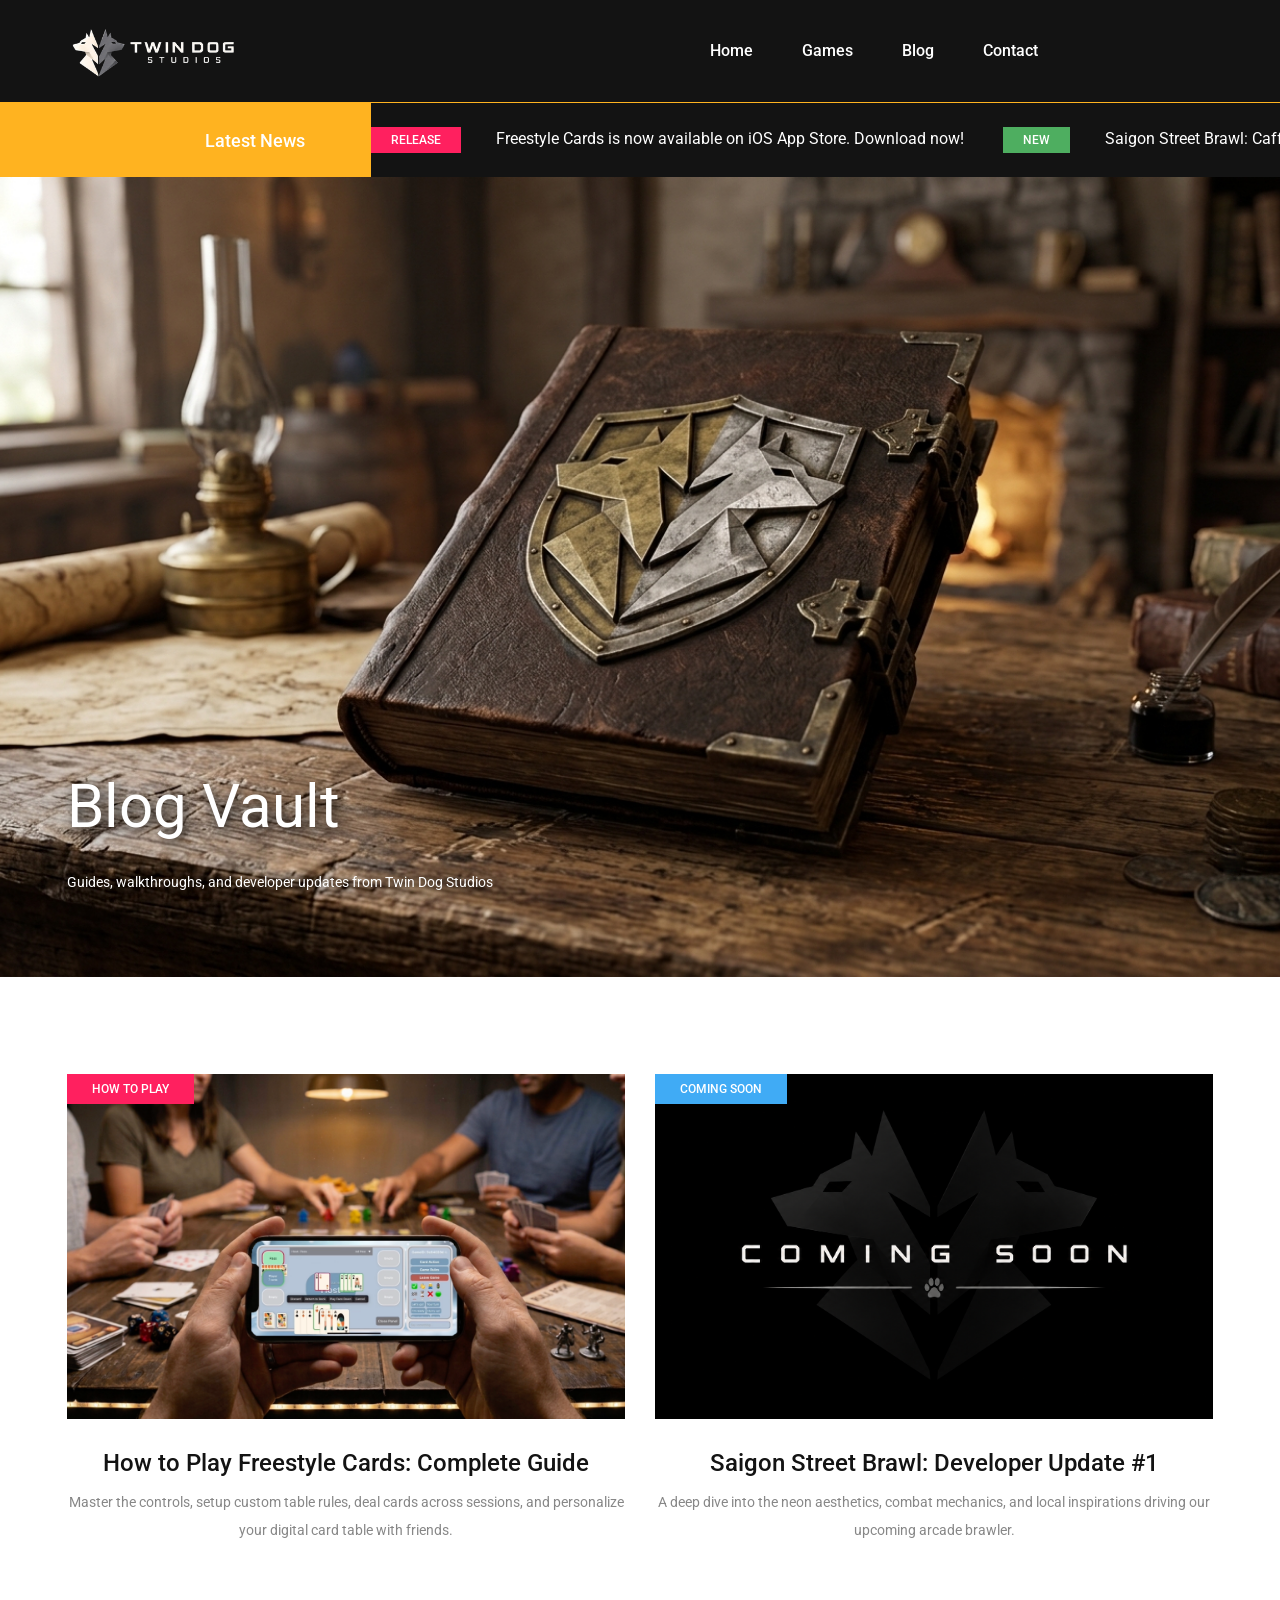
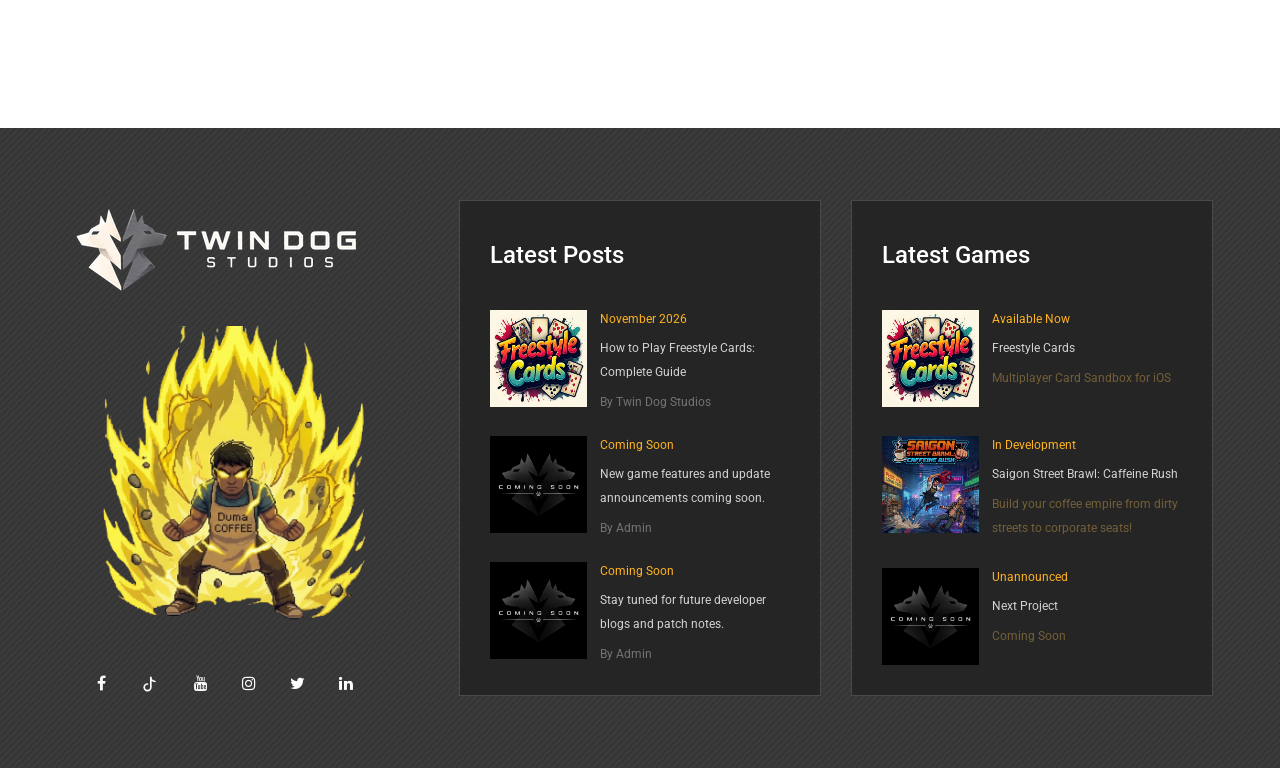
==== blogs.html @ 861b6662 "Initial commit" ====
<!DOCTYPE html>
<html lang="zxx">

<head>
	<title>Blog Vault - Twin Dog Studios</title>
	<meta charset="UTF-8">
	<meta name="description" content="Twin Dog Studios Blog & Guides Vault">
	<meta name="keywords" content="blog, guides, tutorial, freestyle cards, twin dog studios">
	<meta name="viewport" content="width=device-width, initial-scale=1.0">
	<!-- Favicon -->
	<link href="img/favicon.ico" rel="shortcut icon" />

	<!-- Google Fonts -->
	<link href="https://fonts.googleapis.com/css?family=Roboto:400,400i,500,500i,700,700i" rel="stylesheet">

	<!-- Stylesheets -->
	<link rel="stylesheet" href="css/bootstrap.min.css" />
	<link rel="stylesheet" href="css/font-awesome.min.css" />
	<link rel="stylesheet" href="css/owl.carousel.css" />
	<link rel="stylesheet" href="css/style.css" />
	<link rel="stylesheet" href="css/animate.css" />

	<!--[if lt IE 9]>
      <script src="https://oss.maxcdn.com/html5shiv/3.7.2/html5shiv.min.js"></script>
      <script src="https://oss.maxcdn.com/respond/1.4.2/respond.min.js"></script>
    <![endif]-->

</head>

<body>
	<!-- Page Preloder -->
	<div id="preloder">
		<div class="loader"></div>
	</div>

	<!-- Header section -->
	<header class="header-section">
		<div class="container">
			<!-- logo -->
			<a class="site-logo" href="index.html">
				<img src="img/logo.png" alt="Twin Dog Studios">
			</a>
			<!-- responsive -->
			<div class="nav-switch">
				<i class="fa fa-bars"></i>
			</div>
			<!-- site menu -->
			<nav class="main-menu">
				<ul>
					<li><a href="index.html">Home</a></li>
					<li><a href="games.html">Games</a></li>
					<li><a href="blogs.html" class="active">Blog</a></li>
					<li><a href="contact.html">Contact</a></li>
				</ul>
			</nav>
		</div>
	</header>
	<!-- Header section end -->


	<!-- Latest news section -->
	<div class="latest-news-section">
		<div class="ln-title">Latest News</div>
		<div class="news-ticker">
			<div class="news-ticker-contant">
				<div class="nt-item"><span class="new">release</span>Freestyle Cards is now available on iOS App Store.
					Download now! </div>
				<div class="nt-item"><span class="strategy">new</span>Saigon Street Brawl: Caffeine Rush officially
					enters development. Stay tuned for updates! </div>
			</div>
		</div>
	</div>
	<!-- Latest news section end -->


	<!-- Page info section -->
	<section class="page-info-section set-bg" data-setbg="img/blog-splash.jpg">
		<div class="pi-content">
			<div class="container">
				<div class="row">
					<div class="col-xl-5 col-lg-6 text-white text-white-contact">
						<h2>Blog Vault</h2>
						<p>Guides, walkthroughs, and developer updates from Twin Dog Studios</p>
					</div>
				</div>
			</div>
		</div>
	</section>
	<!-- Page info section -->


	<!-- Page section -->
	<section class="page-section review-page spad">
		<div class="container">
			<div class="row">
				<!-- Blog Post 1: How to Play Freestyle Cards -->
				<div class="col-md-6 mb-4">
					<a href="freestyle-cards-tutorial.html" class="recent-game-item-link">
						<div class="review-item">
							<div class="review-cover set-bg" data-setbg="img/freestylecards/marketing-freestylecards-2.jpg">
								<div class="cata new">How to Play</div>
							</div>
							<div class="review-text">
								<h4>How to Play Freestyle Cards: Complete Guide</h4>
								<p>Master the controls, setup custom table rules, deal cards across sessions, and
									personalize your digital card table with friends.</p>
							</div>
						</div>
					</a>
				</div>

				<!-- Blog Post 2: Coming Soon -->
				<div class="col-md-6 mb-4">
					<a href="#" class="recent-game-item-link">
						<div class="review-item">
							<div class="review-cover set-bg" data-setbg="img/coming-soon.png">
								<div class="cata adventure">Coming Soon</div>
							</div>
							<div class="review-text">
								<h4>Saigon Street Brawl: Developer Update #1</h4>
								<p>A deep dive into the neon aesthetics, combat mechanics, and local inspirations
									driving our upcoming arcade brawler.</p>
							</div>
						</div>
					</a>
				</div>
			</div>
		</div>
	</section>
	<!-- Page section end -->


	<!-- Footer top section -->
	<section class="footer-top-section">
		<div class="container">
			<div class="footer-top-bg">
				<img src="img/saigonstreetbrawl/caffeine-rage-1.png" alt="">
			</div>
			<div class="row" style="display: flex; flex-wrap: wrap;">
				<div class="col-lg-4" style="display: flex; flex-direction: column; justify-content: space-between;">
					<div class="footer-logo text-white">
						<img src="img/logo.png" alt="">
						<!-- <p>Lorem ipsum dolor sit amet, consectetur adipisc ing ipsum dolor sit ame.</p> -->
					</div>
					<div class="social-links">
                        <a href="#"><i class="fa fa-facebook"></i></a>
                        <a href="#"><svg viewBox="0 0 24 24" width="20" height="20" stroke="currentColor" stroke-width="2" fill="none" stroke-linecap="round" stroke-linejoin="round" style="vertical-align: middle;"><path d="M9 12a4 4 0 1 0 4 4V4a5 5 0 0 0 5 5"></path></svg></a>
                        <a href="#"><i class="fa fa-youtube"></i></a>
                        <a href="#"><i class="fa fa-instagram"></i></a>
                        <a href="#"><i class="fa fa-twitter"></i></a>
                        <a href="#"><i class="fa fa-linkedin"></i></a>
                    </div>
				</div>
				<div class="col-lg-4 col-md-6" style="display: flex; flex-direction: column;">
					<div class="footer-widget mb-5 mb-md-0"
						style="display: flex; flex-direction: column; height: 100%;">
						<h4 class="fw-title">Latest Posts</h4>
						<div class="latest-blog"
							style="flex-grow: 1; display: flex; flex-direction: column; justify-content: space-between;">

							<!-- Post 1 -->
							<a href="freestyle-cards-tutorial.html" class="lb-item"
								style="text-decoration: none; color: inherit;">
								<div class="lb-thumb set-bg" data-setbg="img/freestylecards/freestylecards-icon.jpg"></div>
								<div class="lb-content">
									<div class="lb-date">November 2026</div>
									<p>How to Play Freestyle Cards: Complete Guide</p>
									<span class="lb-author">By Twin Dog Studios</span>
								</div>
							</a>

							<!-- Post 2 -->
							<a href="#" class="lb-item" style="text-decoration: none; color: inherit;">
								<div class="lb-thumb set-bg" data-setbg="img/coming-soon-2.png"></div>
								<div class="lb-content">
									<div class="lb-date">Coming Soon</div>
									<p>New game features and update announcements coming soon.</p>
									<span class="lb-author">By Admin</span>
								</div>
							</a>

							<!-- Post 3 -->
							<a href="#" class="lb-item" style="text-decoration: none; color: inherit;">
								<div class="lb-thumb set-bg" data-setbg="img/coming-soon-2.png"></div>
								<div class="lb-content">
									<div class="lb-date">Coming Soon</div>
									<p>Stay tuned for future developer blogs and patch notes.</p>
									<span class="lb-author">By Admin</span>
								</div>
							</a>

						</div>
					</div>
				</div>

				<!-- Column 3: Latest Games -->
				<div class="col-lg-4 col-md-6" style="display: flex; flex-direction: column;">
					<div class="footer-widget" style="display: flex; flex-direction: column; height: 100%;">
						<h4 class="fw-title">Latest Games</h4>
						<div class="latest-blog"
							style="flex-grow: 1; display: flex; flex-direction: column; justify-content: space-between;">

							<!-- Game 1 -->
							<a href="freestyle-cards-game-page.html" class="lb-item"
								style="text-decoration: none; color: inherit;">
								<div class="lb-thumb set-bg" data-setbg="img/freestylecards/freestylecards-icon.jpg"></div>
								<div class="lb-content">
									<div class="lb-date">Available Now</div>
									<p>Freestyle Cards</p>
									<span class="lb-author" style="color: #d3a74e;">Multiplayer Card Sandbox for
										iOS</span>
								</div>
							</a>

							<!-- Game 2 -->
							<a href="saigon-street-brawl-game-page.html" class="lb-item"
								style="text-decoration: none; color: inherit;">
								<div class="lb-thumb set-bg" data-setbg="img/saigonstreetbrawl/slider-2.jpg"></div>
								<div class="lb-content">
									<div class="lb-date">In Development</div>
									<p>Saigon Street Brawl: Caffeine Rush</p>
									<span class="lb-author" style="color: #d3a74e;">Build your coffee empire from dirty
										streets to corporate seats!</span>
								</div>
							</a>

							<!-- Game 3 -->
							<a href="#" class="lb-item" style="text-decoration: none; color: inherit;">
								<div class="lb-thumb set-bg" data-setbg="img/coming-soon-2.png"></div>
								<div class="lb-content">
									<div class="lb-date">Unannounced</div>
									<p>Next Project</p>
									<span class="lb-author" style="color: #d3a74e;">Coming Soon</span>
								</div>
							</a>

						</div>
					</div>

				</div>
			</div>
		</div>
	</section>
	<!-- Footer top section end -->

	<!--====== Javascripts & Jquery ======-->
	<script src="js/jquery-3.2.1.min.js"></script>
	<script src="js/bootstrap.min.js"></script>
	<script src="js/owl.carousel.min.js"></script>
	<script src="js/jquery.marquee.min.js"></script>
	<script src="js/main.js"></script>
</body>

</html>
---- css/style.css ----
html,
body {
	height: 100%;
	font-family: 'Roboto', sans-serif;
	-webkit-font-smoothing: antialiased;
	font-smoothing: antialiased;
}

h1,
h2,
h3,
h4,
h5,
h6 {
	margin: 0;
	font-weight: 500;
	color: #131313;
}

h1 {
	font-size: 70px;
}

h2 {
	font-size: 36px;
}

h3 {
	font-size: 30px;
}

h4 {
	font-size: 24px;
}

h5 {
	font-size: 20px;
}

h6 {
	font-size: 16px;
}

p {
	font-size: 14px;
	color: #878787;
	line-height: 2;
}

img {
	max-width: 100%;
}

input:focus,
select:focus,
button:focus,
textarea:focus {
	outline: none;
}

a:hover,
a:focus {
	text-decoration: none;
	outline: none;
}

ul,
ol {
	padding: 0;
	margin: 0;
}

/*---------------------
  Helper CSS
-----------------------*/

.section-title {
	text-align: center;
	margin-bottom: 75px;
}

.section-title h2 {
	padding-top: 10px;
	font-size: 36px;
}

.set-bg {
	background-repeat: no-repeat;
	background-size: cover;
	background-position: top center;
}

.spad {
	padding-top: 97px;
	padding-bottom: 97px;
}

.text-white h1,
.text-white h2,
.text-white h3,
.text-white h4,
.text-white h5,
.text-white h6,
.text-white p,
.text-white span,
.text-white li,
.text-white a {
	color: #fff;
}

.text-white-contact h2,
.text-white-contact p {
	text-shadow: 3px 3px 12px rgba(1, 1, 1, 0.9);
	color: #fff;
}
.rating i {
	color: #fbb710;
}

.rating .is-fade {
	color: #e0e3e4;
}

/*---------------------
  Commom elements
-----------------------*/

/* buttons */
.site-btn {
	display: inline-block;
	text-align: center;
	font-size: 15px;
	color: #131313;
	padding: 16px 30px;
	min-width: 153px;
	border-radius: 50px;
	font-weight: 500;
	border: none;
	background: #ffb320;
	cursor: pointer;
}

.site-btn.btn-sm {
	padding: 10px 30px;
	min-width: 163px;
}

.site-btn:hover {
	color: #131313;
}

.cata {
	display: inline-block;
	text-transform: uppercase;
	font-size: 12px;
	font-weight: 500;
	color: #fff;
	padding: 6px 25px;
}

.cata.new {
	background: #ff205f;
}

.cata.strategy {
	background: #4eae60;
}

.cata.racing {
	background: #694eae;
}

.cata.adventure {
	background: #40abf5;
}

/* Preloder */
#preloder {
	position: fixed;
	width: 100%;
	height: 100%;
	top: 0;
	left: 0;
	z-index: 999999;
	background: #fff;
}

.loader {
	width: 40px;
	height: 40px;
	position: absolute;
	top: 50%;
	left: 50%;
	margin-top: -13px;
	margin-left: -13px;
	border-radius: 60px;
	animation: loader 0.8s linear infinite;
	-webkit-animation: loader 0.8s linear infinite;
}

@keyframes loader {
	0% {
		-webkit-transform: rotate(0deg);
		transform: rotate(0deg);
		border: 4px solid #f44336;
		border-left-color: transparent;
	}
	50% {
		-webkit-transform: rotate(180deg);
		transform: rotate(180deg);
		border: 4px solid #673ab7;
		border-left-color: transparent;
	}
	100% {
		-webkit-transform: rotate(360deg);
		transform: rotate(360deg);
		border: 4px solid #f44336;
		border-left-color: transparent;
	}
}

@-webkit-keyframes loader {
	0% {
		-webkit-transform: rotate(0deg);
		border: 4px solid #f44336;
		border-left-color: transparent;
	}
	50% {
		-webkit-transform: rotate(180deg);
		border: 4px solid #673ab7;
		border-left-color: transparent;
	}
	100% {
		-webkit-transform: rotate(360deg);
		border: 4px solid #f44336;
		border-left-color: transparent;
	}
}

/*------------------
  Header section
---------------------*/

.header-section {
	background: #131313;
	clear: both;
	overflow: hidden;
	padding: 18px 0;
	border-bottom: 1px solid #ffb320;

	.container {
		display: flex;
		justify-content: space-between;
		align-items: center;
	}
}

.site-logo {
	display: inline-block;
	float: left;
	padding-top: 6px;
}

.site-logo img {
    height: 60px;      /* Adjust this value depending on how tall you want your header to look (e.g., 35px to 50px) */
    width: auto;       /* Maintains the exact aspect ratio automatically */
    display: block;    /* Removes unwanted inline spacing beneath the image */
}

.user-panel {
	float: right;
	font-weight: 500;
	background: #ffb320;
	padding: 8px 28px;
	border-radius: 30px;
}

.user-panel a {
	font-size: 14px;
	color: #131313;
}

.main-menu {
	float: right;
	margin-right: 170px;
}

.main-menu ul {
	list-style: none;
}

.main-menu ul li {
	display: inline;
}

.main-menu ul li a {
	display: inline-block;
	font-size: 16px;
	color: #fff;
	margin-left: 35px;
	font-weight: 500;
	padding: 10px 5px;
}

.main-menu ul li a:hover {
	color: #ffb320;
}

.header-btn {
	float: right;
	margin-right: 0;
}

.nav-switch {
	display: none;
}

/*------------------
  Hero Section
---------------------*/

.hero-slider .hs-item {
	height: 865px;
	display: table;
	width: 100%;
}

.hero-slider .hs-text {
	display: table-cell;
	vertical-align: middle;
}

.hero-slider .hs-text h2 {
	color: #fff;
	font-weight: 400;
	font-size: 60px;
	margin-bottom: 30px;
	position: relative;
	top: -80px;
	opacity: 0;
}

.hero-slider .hs-text h2 span {
	color: #ffb320;
}

.hero-slider .hs-text p {
	color: #fff;
	margin-bottom: 30px;
	position: relative;
	position: relative;
	top: -90px;
	opacity: 0;
}

.hero-slider .hs-text .site-btn {
	position: relative;
	top: -100px;
	opacity: 0;
}

.hero-slider .owl-item.active .hs-item h2,
.hero-slider .owl-item.active .hs-item p,
.hero-slider .owl-item.active .hs-item .site-btn {
	top: 0;
	opacity: 1;
}

.hero-slider .owl-item.active .hs-item h2 {
	-webkit-transition: all 0.5s ease 1s;
	-o-transition: all 0.5s ease 1s;
	transition: all 0.5s ease 1s;
}

.hero-slider .owl-item.active .hs-item p {
	-webkit-transition: all 0.5s ease 0.8s;
	-o-transition: all 0.5s ease 0.8s;
	transition: all 0.5s ease 0.8s;
}

.hero-slider .owl-item.active .hs-item .site-btn {
	-webkit-transition: all 0.5s ease 0.6s;
	-o-transition: all 0.5s ease 0.6s;
	transition: all 0.5s ease 0.6s;
}

.hero-slider .owl-dots {
	position: relative;
	max-width: 1146px;
	margin: -33px auto 0;
	top: -67px;
	z-index: 5;
}

.hero-slider .owl-dots .owl-dot {
	display: inline-block;
	margin-right: 13px;
	width: 33px;
	height: 33px;
	font-size: 14px;
	font-weight: 500;
	text-align: center;
	padding-top: 7px;
	border-radius: 40px;
	background: #dbe2ec;
}

.hero-slider .owl-dots .owl-dot.active {
	background: #ffb320;
}

/*---------------------
  Latest News section
-----------------------*/

.latest-news-section {
	overflow: hidden;
	display: block;
	clear: both;
	background: #131313;
	padding: 24px 0;
	position: relative;
}

.ln-title {
	position: absolute;
	height: 100%;
	width: 29%;
	left: 0;
	top: 0;
	text-align: right;
	padding-top: 24px;
	padding-right: 66px;
	font-size: 18px;
	font-weight: 500;
	color: #fff;
	background: #ffb320;
	z-index: 1;
}

.news-ticker {
	width: 71%;
	float: right;
	overflow: hidden;
	display: inline-block;
}

.news-ticker-contant .nt-item {
	margin-right: 35px;
	color: #fff;
	display: inline-block;
}

.news-ticker-contant .nt-item span {
	margin-right: 35px;
	display: inline-block;
	text-transform: uppercase;
	font-size: 12px;
	font-weight: 500;
	color: #fff;
	padding: 4px 20px;
}

.news-ticker-contant .nt-item span.new {
	background: #ff205f;
}

.news-ticker-contant .nt-item span.strategy {
	background: #4eae60;
}

.news-ticker-contant .nt-item span.racing {
	background: #694eae;
}

/* Card Container Setup & Transition */
.recent-game-item {
    position: relative;
    cursor: pointer;
    overflow: hidden;
    border-radius: 8px; /* Smooth rounded corners */
    transition: transform 0.35s cubic-bezier(0.25, 1, 0.5, 1), 
                box-shadow 0.35s cubic-bezier(0.25, 1, 0.5, 1);
    will-change: transform, box-shadow;
}

/* Elegant Lift & Glow on Hover */
.recent-game-item:hover {
    transform: translateY(-8px);
    box-shadow: 0 15px 30px rgba(0, 0, 0, 0.3), 
                0 0 15px rgba(255, 255, 255, 0.05); /* Subtle ambient glow */
}

/* Image Smooth Zoom Effect */
.recent-game-item .rgi-thumb {
    transition: transform 0.5s cubic-bezier(0.25, 1, 0.5, 1);
    will-change: transform;
}

.recent-game-item:hover .rgi-thumb {
    transform: scale(1.05); /* Gentle 5% image zoom */
}

/* Optional: Slight color transition on the title */
.recent-game-item .rgi-content h5 {
    transition: color 0.3s ease;
}

.recent-game-item:hover .rgi-content h5 {
    color: #ffb400; /* Replace with your primary brand accent color if desired */
}



/*------------------
  Game Catalog
---------------------*/

/* Game Catalog Item Hover Effect */
.game-catalog-item {
    position: relative;
    cursor: pointer;
    overflow: hidden;
    border-radius: 8px;
    transition: transform 0.35s cubic-bezier(0.25, 1, 0.5, 1), 
                box-shadow 0.35s cubic-bezier(0.25, 1, 0.5, 1);
    will-change: transform, box-shadow;
    background-color: #212233;
}

.game-catalog-item:hover {
    transform: translateY(-8px);
    box-shadow: 0 15px 30px rgba(0, 0, 0, 0.3), 
                0 0 15px rgba(255, 255, 255, 0.05);
}

.game-catalog-item .catalog-cover {
    transition: transform 0.5s cubic-bezier(0.25, 1, 0.5, 1);
    will-change: transform;
}

.game-catalog-item:hover .catalog-cover {
    transform: scale(1.05);
}

/*------------------
  Feature Section
---------------------*/

.feature-item {
	height: 415px;
	position: relative;
}

.feature-item:after {
	position: absolute;
	content: "";
	width: 100%;
	height: 100%;
	left: 0;
	top: 0;
	background: #000;
	opacity: .65;
}

.feature-item .cata {
	position: relative;
	margin-top: 28px;
	margin-left: 29px;
	z-index: 3;
}

.feature-item .fi-content {
	position: absolute;
	width: 100%;
	left: 0;
	bottom: 0;
	padding: 0 26px 24px;
	z-index: 2;
}

.feature-item .fi-content h5 {
	margin-bottom: 18px;
}

.feature-item .fi-content .fi-comment {
	font-size: 12px;
	opacity: .54;
}

/*----------------------
  Recent Game Section
------------------------*/

.recent-game-section {
	background-color: #eef2f6;
	border-top: 1px solid #d6dee7;
	border-bottom: 1px solid #d6dee7;
}

.recent-game-item .rgi-thumb {
	height: 204px;
	padding: 25px 28px;
}

.recent-game-item .rgi-content {
	padding: 34px 22px 20px;
	background: #fff;
	border: 1px solid #d6dee7;
	border-top: none;
	position: relative;
}

.recent-game-item .rgi-content h5 {
	margin-bottom: 20px;
	line-height: 1.5;
}

.recent-game-item .rgi-content .comment {
	font-size: 12px;
	color: #737373;
}

.recent-game-item .rgi-extra {
	position: absolute;
	right: 0;
	bottom: 0;
	width: 70px;
}

.recent-game-item .rgi-extra .rgi-star,
.recent-game-item .rgi-extra .rgi-heart {
	height: 35px;
	width: 35px;
	float: left;
	display: block;
	padding: 6px 8px 0;
}

.recent-game-item .rgi-extra .rgi-star {
	background: #ffb320;
}

.recent-game-item .rgi-extra .rgi-heart {
	background: #ff205f;
}

/*----------------------
  Tournaments Section
------------------------*/

.tournaments-section {
	background-image: url("../img/pattern.png");
	background-repeat: repeat;
}

.tournament-title {
	display: inline-block;
	padding: 7px 25px;
	font-size: 12px;
	font-weight: 500;
	color: #fff;
	text-transform: uppercase;
	background: #fb6e10;
}

.tournament-item {
	background: #252525;
}

.tournament-item .ti-notic {
	display: inline-block;
	padding: 8px 21px;
	font-size: 12px;
	font-weight: 700;
	color: #131313;
	text-transform: uppercase;
	background: #ffb320;
}

.tournament-item .ti-content {
	padding: 38px 24px;
	overflow: hidden;
}

.tournament-item .ti-thumb {
	width: 168px;
	height: 178px;
	float: left;
}

.tournament-item .ti-text {
	padding-left: 195px;
}

.tournament-item .ti-text h4 {
	color: #ffb320;
	margin-bottom: 20px;
}

.tournament-item .ti-text ul {
	list-style: none;
	margin-bottom: 20px;
}

.tournament-item .ti-text ul li {
	color: #fff;
	font-size: 12px;
	margin-bottom: 6px;
}

.tournament-item .ti-text ul li span {
	color: #9a9a9a;
}

.tournament-item .ti-text p {
	font-size: 12px;
	margin-bottom: 0;
}

.tournament-item .ti-text p span {
	font-weight: 500;
	color: #ffb320;
}

/*----------------------
  Review Section
------------------------*/

.review-section {
	background-position: right top;
}

.review-item .review-cover {
	position: relative;
	margin-bottom: 30px;
	height: 345px;
}

.review-item .review-cover .score {
	position: absolute;
	width: 54px;
	height: 54px;
	top: -27px;
	left: 26px;
	padding-top: 15px;
	font-size: 18px;
	font-weight: 500;
	color: #fff;
	text-align: center;
	border-radius: 50%;
	z-index: 1;
}

.review-item .review-cover .score.yellow {
	background: #ffb320;
}

.review-item .review-cover .score.purple {
	background: #694eae;
}

.review-item .review-cover .score.pink {
	background: #ff20ae;
}

.review-item .review-cover .score.green {
	background: #4eae60;
}

.review-item .review-text {
	text-align: center;
}

.review-item .review-text h5 {
	margin-bottom: 20px;
}

.review-item .review-text p {
	margin-bottom: 0;
}

.review-item .rating {
	margin-bottom: 20px;
}

.review-item .rating i {
	font-size: 12px;
}

/*----------------------
  Footer top Section
------------------------*/

.footer-top-section {
	background-image: url("../img/pattern.png");
	background-repeat: repeat;
	padding: 72px 0;
}

.footer-top-section .container {
	position: relative;
}

.footer-top-bg {
	position: absolute;
	left: 30px;
	bottom: 70px;
	z-index: 2;

	img {
		max-width: 300px;
	}
}

.footer-logo img {
	margin-bottom: 0px;
}

.footer-widget {
	padding: 40px 30px 7px;
	background: #252525;
	border: 1px solid #4a4a4a;
}

.footer-widget .fw-title {
	color: #fff;
	margin-bottom: 40px;
}

.latest-blog .lb-item {
	margin-bottom: 23px;
	overflow: hidden;
}

.latest-blog .lb-item .lb-thumb {
	width: 97px;
	height: 97px;
	float: left;
}

.latest-blog .lb-item .lb-content {
	padding-left: 110px;
}

.latest-blog .lb-item .lb-content .lb-date {
	font-size: 12px;
	color: #ffb320;
	margin-bottom: 8px;
}

.latest-blog .lb-item .lb-content p {
	font-size: 12px;
	margin-bottom: 5px;
	color: #d3d3d3;
}

.latest-blog .lb-item .lb-content .lb-author {
	font-size: 12px;
	color: #d3d3d3;
	opacity: 0.45;
}

.top-comment {
	overflow: hidden;
}

.top-comment .tc-item {
	margin-bottom: 23px;
	overflow: hidden;
}

.top-comment .tc-item .tc-thumb {
	width: 63px;
	height: 63px;
	border-radius: 50%;
	float: left;
}

.top-comment .tc-item .tc-content {
	padding-left: 100px;
}

.top-comment .tc-item .tc-content p {
	font-size: 12px;
	color: #d3d3d3;
	margin-bottom: 5px;
}

.top-comment .tc-item .tc-content p a {
	color: #ff205f;
}

.top-comment .tc-item .tc-content p span {
	color: #7a7a7a;
}

.top-comment .tc-item .tc-content .tc-date {
	font-size: 12px;
	color: #ffb320;
}

/*----------------------
  Footer Section
------------------------*/

.footer-section {
	padding: 18px 0 16px;
	overflow: hidden;
	background: #252525;
}

.footer-menu {
	list-style: none;
	float: right;
}

.footer-menu li {
	display: inline;
}

.footer-menu li a {
	display: inline-block;
	font-size: 14px;
	font-weight: 500;
	color: #aeaeae;
	margin-left: 30px;
}

.copyright {
	float: left;
	margin-bottom: 0;
	font-weight: 500;
	color: #aeaeae;
}

/*------------------
  Other Pages
--------------------
====================*/

.page-info-section {
	height: 800px;
	position: relative;
}

.page-info-section .pi-content {
	position: absolute;
	width: 100%;
	bottom: 65px;
	left: 0;
	z-index: 2;
}

.page-info-section .pi-content h2 {
	font-size: 60px;
	margin-bottom: 25px;
	font-weight: 400;
}

.site-pagination {
	padding-top: 50px;
}

.site-pagination a,
.site-pagination span {
	width: 33px;
	height: 33px;
	font-size: 14px;
	font-weight: 500;
	padding-top: 7px;
	text-align: center;
	display: inline-block;
	border-radius: 50%;
	color: #131313;
	margin-right: 10px;
}

.site-pagination .active {
	background: #ffb320;
}

.site-pagination.sp-style-2 a,
.site-pagination.sp-style-2 span {
	background: #e5e5e5;
}

.site-pagination.sp-style-2 .active {
	background: #ffb320;
}

.widget-item {
	margin-bottom: 30px;
	margin-top: 30px;
}

.widget-item:last-child {
	margin-bottom: 0;
}

.widget-item .widget-title {
	margin-bottom: 40px;
}

.widget-item .latest-blog .lb-item .lb-content p,
.widget-item .top-comment .tc-item .tc-content p {
	color: #131313;
}

.widget-item .latest-blog .lb-item .lb-content .lb-author {
	color: #737373;
}

.widget-item .top-comment .tc-item .tc-content {
	padding-right: 20px;
}

.widget-item .review-item {
	background: #eff2f5;
}

.widget-item .review-item .review-text {
	padding: 0 35px 20px;
}

.search-widget {
	position: relative;
}

.search-widget input {
	width: 100%;
	height: 41px;
	border: 1px solid #d6dee7;
	padding-left: 22px;
	padding-right: 45px;
	font-size: 12px;
}

.search-widget button {
	position: absolute;
	right: 0;
	top: 0;
	height: 100%;
	background: none;
	border: none;
	padding-right: 15px;
	color: #878787;
	cursor: pointer;
}

/*-----------------
  Categories page
--------------------*/

.recent-game-page .recent-game-item {
	margin-bottom: 42px;
}

/*-----------------
  Single blog page
--------------------*/

.single-blog-page .blog-thumb {
	height: 424px;
	padding-top: 24px;
	padding-left: 29px;
	margin-bottom: 40px;
	position: relative;
}

.single-blog-page .blog-thumb .rgi-extra {
	position: absolute;
	right: 0;
	bottom: 0;
	width: 70px;
}

.single-blog-page .blog-thumb .rgi-extra .rgi-star,
.single-blog-page .blog-thumb .rgi-extra .rgi-heart {
	height: 35px;
	width: 35px;
	float: left;
	display: block;
	padding: 6px 8px 0;
}

.single-blog-page .blog-thumb .rgi-extra .rgi-star {
	background: #ffb320;
}

.single-blog-page .blog-thumb .rgi-extra .rgi-heart {
	background: #ff205f;
}

.single-blog-page .blog-content h3 {
	margin-bottom: 10px;
}

.single-blog-page .blog-content .meta-comment {
	display: block;
	font-size: 12px;
	color: #737373;
	margin-bottom: 25px;
}

.single-blog-page .blog-content p {
	margin-bottom: 25px;
}

.comment-warp {
	padding-top: 50px;
}

.comment-title {
	margin-bottom: 45px;
}

.comment-list {
	list-style: none;
}

.comment-list li {
	margin-bottom: 40px;
	overflow: hidden;
}

.comment-list .comment .comment-avator {
	width: 63px;
	height: 63px;
	border-radius: 50%;
	float: left;
}

.comment-list .comment .comment-content {
	padding-left: 100px;
}

.comment-list .comment .comment-content h5 {
	font-size: 12px;
	color: #131313;
	font-weight: 400;
	margin-bottom: 10px;
}

.comment-list .comment .comment-content h5 span {
	color: #ffb320;
	padding-left: 18px;
}

.comment-list .comment .comment-content p {
	font-size: 12px;
	margin-bottom: 5px;
}

.comment-list .comment .comment-content .reply {
	font-size: 12px;
	color: #ff1d55;
}

.comment-form-warp {
	padding-top: 30px;
}

.comment-form input[type=text],
.comment-form input[type=email],
.comment-form textarea {
	width: 100%;
	height: 41px;
	border: 1px solid #d6dee7;
	padding-left: 22px;
	padding-right: 45px;
	font-size: 12px;
	margin-bottom: 24px;
}

.comment-form textarea {
	height: 243px;
	padding-top: 15px;
	padding-bottom: 15px;
	margin-bottom: 38px;
}

/*-----------------
  Review page
--------------------*/

.review-page .review-item {
	margin-bottom: 63px;
}

.review-page .review-item .review-text h4 {
	margin-bottom: 10px;
}

.review-dark .review-item .review-text p {
	color: #b5b5b5;
}

.review-section.review-dark {
	background-position: center top;
}

/*-----------------
  Community page
--------------------*/

.community-page .site-pagination {
	padding-top: 62px;
}

.community-warp {
	max-width: 1367px;
	margin: 0 auto;
	background: rgba(0, 0, 0, 0.28);
}

.community-post-list {
	list-style: none;
}

.community-post-list li {
	padding: 33px 55px 65px;
	margin-bottom: 21px;
	overflow: hidden;
	border: 1px solid #878787;
	background: #1f2225;
}

.community-post-list .community-post .author-avator {
	width: 63px;
	height: 63px;
	border-radius: 50%;
	float: left;
}

.community-post-list .community-post .post-content {
	padding-left: 100px;
}

.community-post-list .community-post .post-content h5 {
	font-size: 16px;
	color: #ff205f;
	font-weight: 400;
	margin-bottom: 10px;
}

.community-post-list .community-post .post-content h5 span {
	color: #7a7a7a;
	padding-left: 18px;
}

.community-post-list .community-post .post-content p {
	color: #fff;
	margin-bottom: 5px;
}

.community-post-list .community-post .post-content .post-date {
	font-size: 12px;
	color: #ffb320;
	margin-bottom: 18px;
}

.community-post-list .attachment-file {
	padding-top: 60px;
	max-width: 435px;
}

.community-top-title {
	margin-bottom: 50px;
}

.community-filter {
	margin-bottom: 80px;
}

.community-filter label {
	font-size: 18px;
	color: #1f2225;
	font-weight: 500;
	padding-right: 10px;
}

.community-filter select {
	width: 201px;
	height: 42px;
	font-size: 14px;
	padding: 0 18px;
	color: #1f2225;
	font-weight: 500;
}

/*-----------------
  Contact page
--------------------*/

.map {
	height: 515px;
	background: #ddd;
	margin-bottom: 90px;
}

.contact-info-list {
	padding-top: 55px;
	padding-bottom: 20px;
	list-style: none;
}

.contact-info-list li {
	margin-bottom: 30px;
}

.contact-info-list .cf-left {
	width: 95px;
	float: left;
	font-size: 16px;
	font-weight: 700;
	color: #ffb320;
}

.contact-info-list .cf-right {
	color: #878787;
	font-size: 15px;
	padding-left: 100px;
}

.social-links { 
	margin-top: 20px;
	margin-left: 20px;
}

.social-links a {
	color: #fffefe;
	font-size: 16px;
	margin-left: 10px;
	margin-right: 20px;
}

.social-links-contact a{
	color: #898989;
	margin-left: 0px;
}

.founder-avatar-wrap {
	width: 220px;
	height: 220px;
	margin: 0 auto;
	border-radius: 50%;
	overflow: hidden;
	border: 4px solid #ffb320; /* Matches template accent gold */
	box-shadow: 0 8px 20px rgba(0,0,0,0.3);
	background-color: #1a1a2e;
}
.founder-avatar-wrap img {
	width: 100%;
	height: 100%;
	object-fit: cover;
}

.about-us-section {
	
}

/*------------------
  Responsive
---------------------*/

@media (min-width: 1200px) {
	.container {
		max-width: 1176px;
	}
}

/* Medium screen : 992px. */

@media only screen and (min-width: 992px) and (max-width: 1199px) {
	.main-menu {
		margin-right: 90px;
	}
	.hero-slider .owl-dots {
		max-width: 930px;
	}
	.review-section {
		background-position: right 10% top;
	}
	.review-item .review-cover {
		height: 280px;
	}
	.latest-blog .lb-item .lb-thumb {
		width: 55px;
		height: 55px;
	}
	.latest-blog .lb-item .lb-content {
		padding-left: 67px;
	}
	.top-comment .tc-item .tc-content {
		padding-left: 95px;
	}
	.footer-top-bg {
		max-width: 370px;
	}
	.page-info-section .pi-content h2 {
		font-size: 50px;
	}
	.page-info-section {
		height: 600px;
	}
}

/* Tablet :768px. */

@media only screen and (min-width: 768px) and (max-width: 991px) {
	.site-logo {
		max-width: 130px;
	}
	.main-menu {
		margin-right: 25px;
	}
	.main-menu ul li a {
		margin-left: 15px;
	}
	.user-panel {
		padding: 8px 15px;
	}
	.hero-slider .hs-text h2 {
		font-size: 50px;
	}
	.hero-slider .owl-dots {
		max-width: 690px;
	}
	.recent-game-item {
		margin-bottom: 42px;
	}
	.tournament-item .ti-thumb {
		width: 100%;
		height: 230px;
		float: none;
	}
	.tournament-item .ti-text {
		padding-left: 0;
		padding-top: 20px;
	}
	.review-section {
		background-position: left top;
	}
	.review-item {
		margin-bottom: 63px;
	}
	.footer-logo {
		margin-bottom: 50px;
	}
	.latest-blog .lb-item .lb-thumb {
		width: 80px;
		height: 80px;
	}
	.latest-blog .lb-item .lb-content {
		padding-left: 95px;
	}
	.footer-top-bg {
		display: none;
	}
	.page-info-section {
		height: 499px;
	}
}

/* Large Mobile :480px. */

@media only screen and (max-width: 767px) {
	.social-links { 
		display: flex;
    	justify-content: center;
		margin-left: 0px;
	}

	.header-section {
		overflow: visible;
		padding: 23px 0;
	}
	.header-section .container {
		position: relative;
	}
	.site-logo {
		float: none;
		padding-top: 0;
	}
	.main-menu {
		display: none;
		position: absolute;
		top: calc(100% + 24px);
		left: 0;
		width: 100%;
		background: #ffffff;
		z-index: 999;
	}
	.main-menu ul li {
		display: block;
		border-bottom: 1px solid #ececec;
	}
	.main-menu ul li a {
		margin-left: 0;
		color: #131313;
		padding: 13px 26px;
	}
	.nav-switch {
		color: #fff;
		display: block;
		float: right;
		cursor: pointer;
		font-size: 25px;
	}
	.user-panel {
		display: none;
	}
	.hero-slider .hs-item {
		height: 700px;
	}
	.hero-slider .hs-text h2 {
		font-size: 36px;
	}
	.hero-slider .owl-dots {
		max-width: 510px;
	}
	.ln-title {
		padding-right: 30px;
	}
	.feature-item {
		margin-bottom: 30px;
	}
	.recent-game-item {
		margin-bottom: 42px;
	}
	.review-section {
		background-position: left top;
	}
	.review-item {
		margin-bottom: 63px;
	}
	.footer-logo {
		margin-bottom: 50px;
	}
	.footer-top-bg {
		display: none;
	}
	.footer-section {
		padding: 30px 0 20px;
		text-align: center;
	}
	.footer-menu li:first-child a {
		margin-left: 0;
	}
	.footer-menu,
	.copyright {
		float: none;
	}
	.copyright {
		padding-top: 15px;
	}
	.community-post-list li {
		padding: 30px 25px 30px;
	}
	.page-info-section .pi-content h2 {
		font-size: 50px;
	}
	.page-info-section {
		height: 499px;
	}
	.text-white-contact {
		text-align: center;
	}
}

/* Medium Mobile :480px. */

@media only screen and (max-width: 576px) {
	.hero-slider .owl-dots {
		padding: 0 15px;
	}
	.feature-section {
		padding-left: 15px;
		padding-right: 15px;
	}
	.community-post-list .community-post .author-avator {
		float: none;
	}
	.community-post-list .community-post .post-content {
		padding-left: 0;
		padding-top: 30px;
	}
	.page-info-section {
		height: 499px;
	}
}

/* Small Mobile :320px. */

@media only screen and (max-width: 479px) {
	.hero-slider .hs-item {
		height: auto;
		padding: 150px 0;
	}
	.ln-title {
		display: none;
	}
	.news-ticker {
		width: 100%;
	}
	.tournament-item .ti-thumb {
		width: 100%;
		height: 230px;
		float: none;
	}
	.tournament-item .ti-text {
		padding-left: 0;
		padding-top: 20px;
	}
	.latest-blog .lb-item .lb-thumb {
		width: 55px;
		height: 55px;
	}
	.latest-blog .lb-item .lb-content {
		padding-left: 67px;
	}
	.top-comment .tc-item .tc-content {
		padding-left: 85px;
	}
	.site-btn {
		padding: 11px 30px;
		min-width: 145px;
	}
	.comment-list .comment .comment-avator {
		float: none;
	}
	.comment-list .comment .comment-content {
		padding-left: 0;
		padding-top: 20px;
	}
	.footer-widget {
		padding: 40px 15px 7px;
	}
	.page-info-section .pi-content h2 {
		font-size: 40px;
	}
	.page-info-section {
		height: 499px;
	}
}
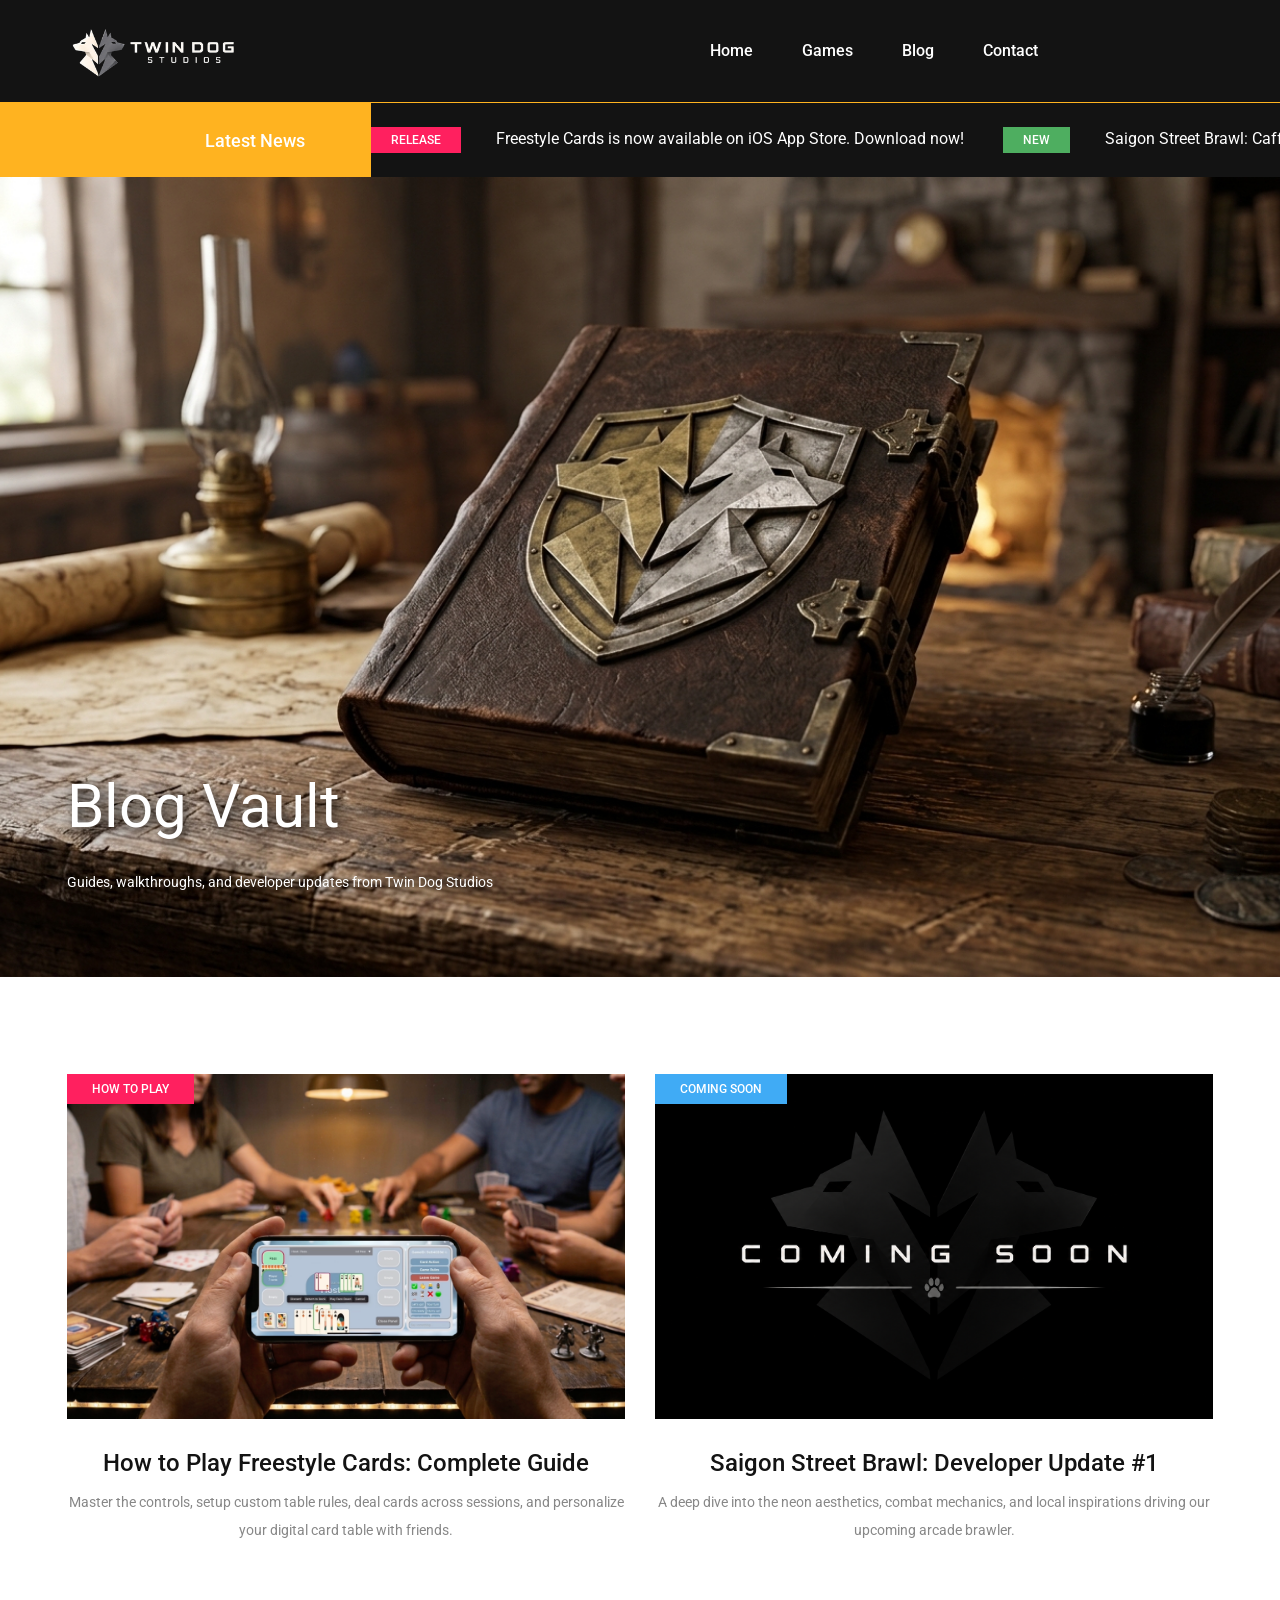
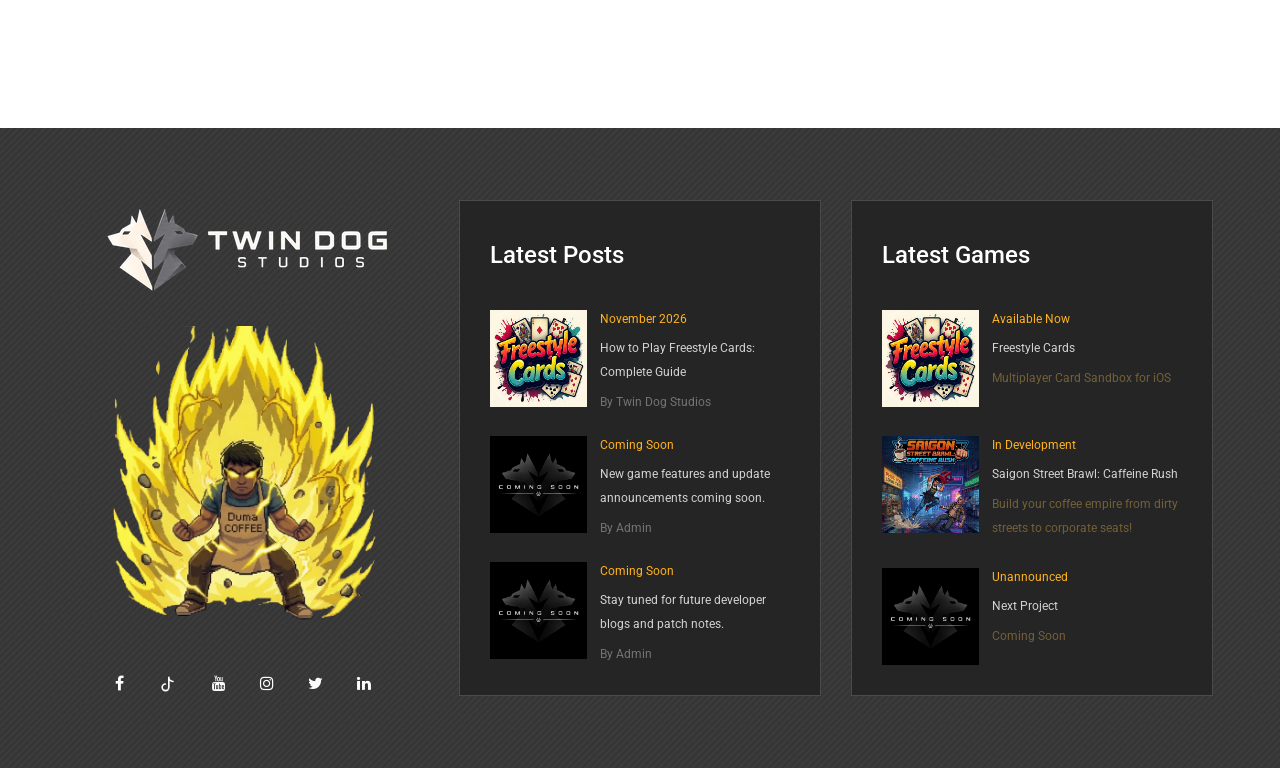
==== commit 435c8867: "updating social sharing preview" ====
--- a/blogs.html
+++ b/blogs.html
@@ -7,6 +7,20 @@
 	<meta name="description" content="Twin Dog Studios Blog & Guides Vault">
 	<meta name="keywords" content="blog, guides, tutorial, freestyle cards, twin dog studios">
 	<meta name="viewport" content="width=device-width, initial-scale=1.0">
+
+	<!-- Primary Open Graph Meta Tags for Facebook, LinkedIn, Discord, and Slack -->
+	<meta property="og:title" content="Twin Dog Studios" />
+	<meta property="og:description" content="Blogs and Articles" />
+	<meta property="og:image" content="https://twindogstudios.com/img/tds-social-sharing.png" />
+	<meta property="og:url" content="https://twindogstudios.com/blogs.html" />
+	<meta property="og:type" content="website" />
+
+	<!-- Twitter/X Card Meta Tags -->
+	<meta name="twitter:card" content="summary_large_image" />
+	<meta name="twitter:title" content="Twin Dog Studios" />
+	<meta name="twitter:description" content="Blogs and Articles" />
+	<meta name="twitter:image" content="https://twindogstudios.com/img/tds-social-sharing.png" />
+
 	<!-- Favicon -->
 	<link href="img/favicon.ico" rel="shortcut icon" />
 
--- a/css/style.css
+++ b/css/style.css
@@ -804,13 +804,18 @@
 
 .footer-top-bg {
 	position: absolute;
-	left: 30px;
+	left: 40px;
 	bottom: 70px;
 	z-index: 2;
+	text-align: center;
 
 	img {
 		max-width: 300px;
 	}
+}
+
+.footer-logo  {
+	text-align: center;
 }
 
 .footer-logo img {
@@ -1324,8 +1329,9 @@
 }
 
 .social-links { 
+	text-align: center;
 	margin-top: 20px;
-	margin-left: 20px;
+	/* margin-left: 20px; */
 }
 
 .social-links a {
@@ -1368,11 +1374,17 @@
 	.container {
 		max-width: 1176px;
 	}
+	
 }
 
 /* Medium screen : 992px. */
 
 @media only screen and (min-width: 992px) and (max-width: 1199px) {
+	.social-links { 
+		margin-left: 0px;
+		/* margin-bottom: 30px; */
+		/* text-align: center; */
+	}
 	.main-menu {
 		margin-right: 90px;
 	}
@@ -1396,6 +1408,7 @@
 		padding-left: 95px;
 	}
 	.footer-top-bg {
+		left: 5px;
 		max-width: 370px;
 	}
 	.page-info-section .pi-content h2 {
@@ -1409,6 +1422,14 @@
 /* Tablet :768px. */
 
 @media only screen and (min-width: 768px) and (max-width: 991px) {
+
+	.social-links { 
+		margin-left: 0px;
+		margin-top: 0px;
+		margin-bottom: 40px;
+		/* text-align: center; */
+	}
+
 	.site-logo {
 		max-width: 130px;
 	}
@@ -1466,10 +1487,17 @@
 /* Large Mobile :480px. */
 
 @media only screen and (max-width: 767px) {
+	
 	.social-links { 
-		display: flex;
-    	justify-content: center;
 		margin-left: 0px;
+		margin-top: 0px;
+		margin-bottom: 40px;
+		text-align: center;
+	}
+
+	.footer-logo {
+		margin: 0px;
+		text-align: center;
 	}
 
 	.header-section {
@@ -1572,6 +1600,14 @@
 /* Medium Mobile :480px. */
 
 @media only screen and (max-width: 576px) {
+	.social-links { 
+		/* margin-top: 20px; */
+		margin-bottom: 30px;
+	}
+	.footer-logo {
+		margin: 0px;
+		text-align: center;
+	}
 	.hero-slider .owl-dots {
 		padding: 0 15px;
 	}
@@ -1594,8 +1630,16 @@
 /* Small Mobile :320px. */
 
 @media only screen and (max-width: 479px) {
+	.social-links { 
+		/* margin-top: 20px; */
+		margin-bottom: 30px;
+	}
+	.footer-logo {
+		margin: 0px;
+		text-align: center;
+	}
 	.hero-slider .hs-item {
-		height: auto;
+		/* height: auto; */
 		padding: 150px 0;
 	}
 	.ln-title {
